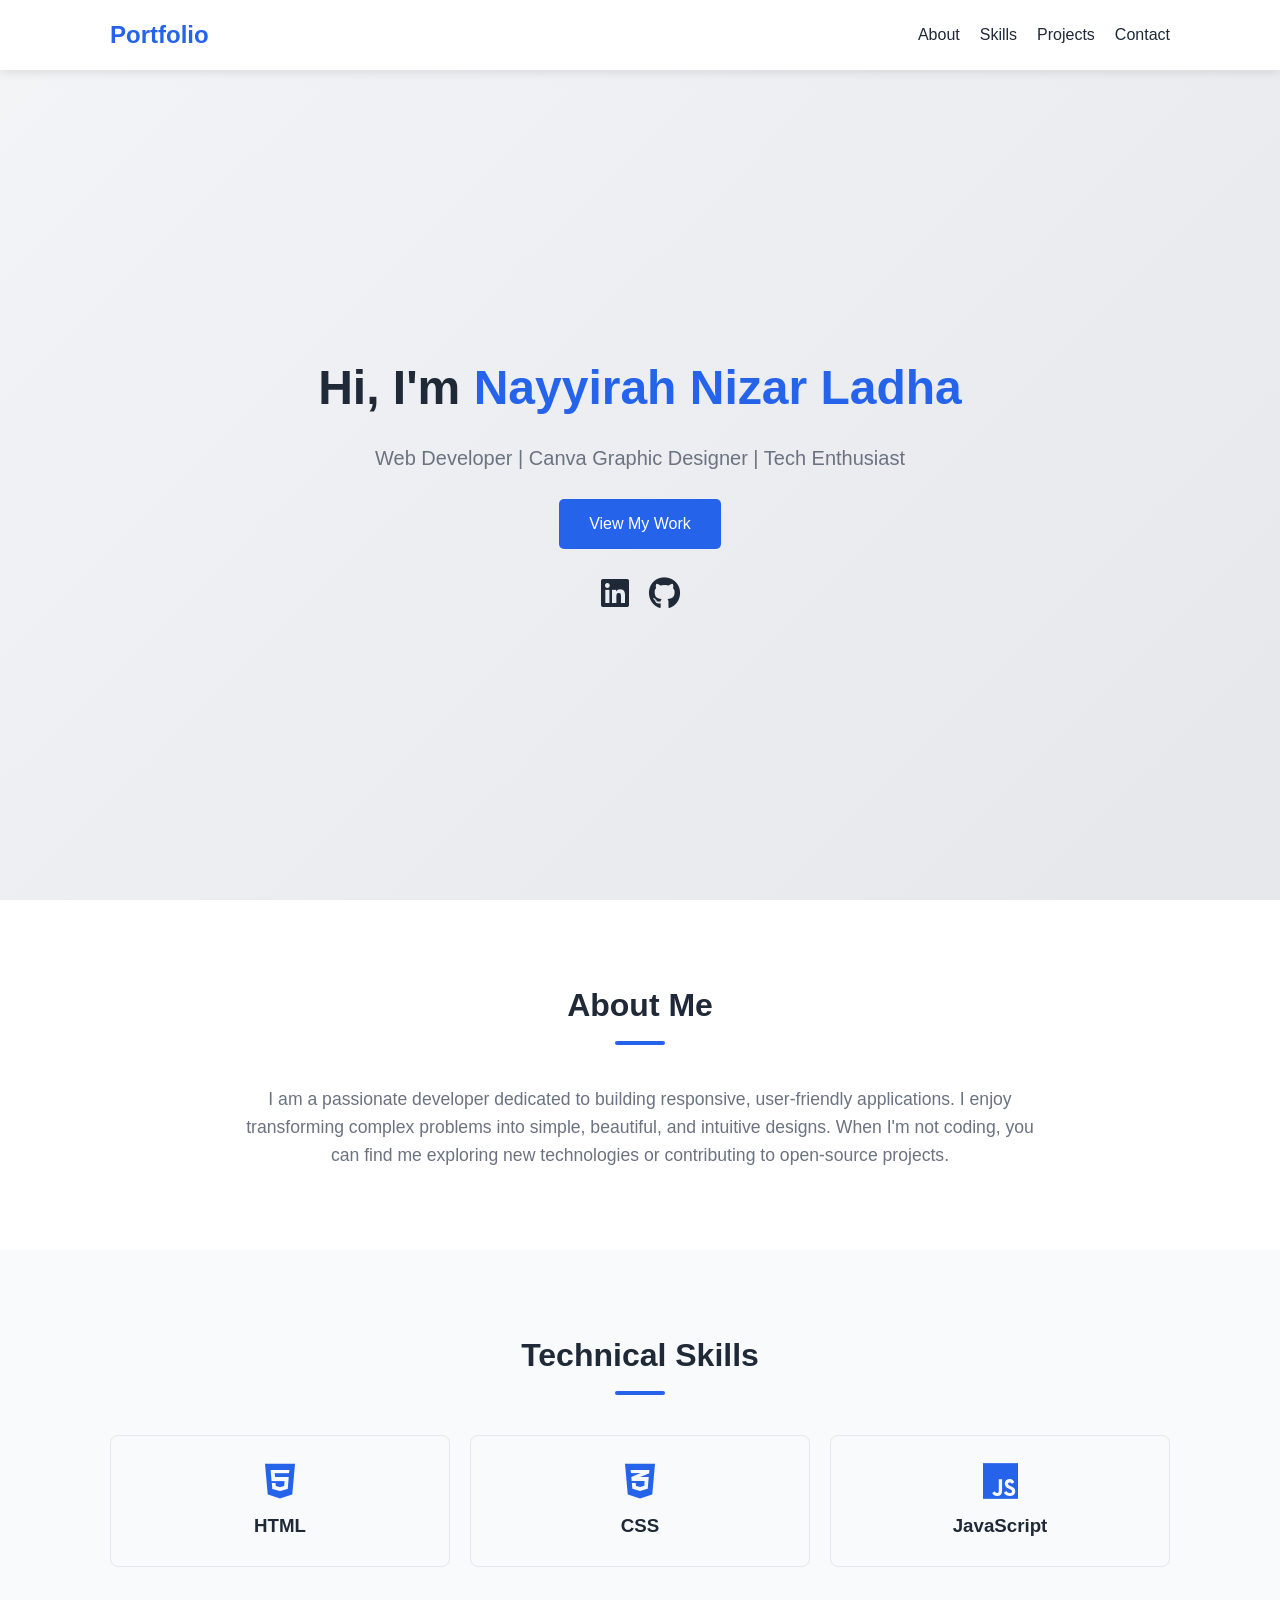
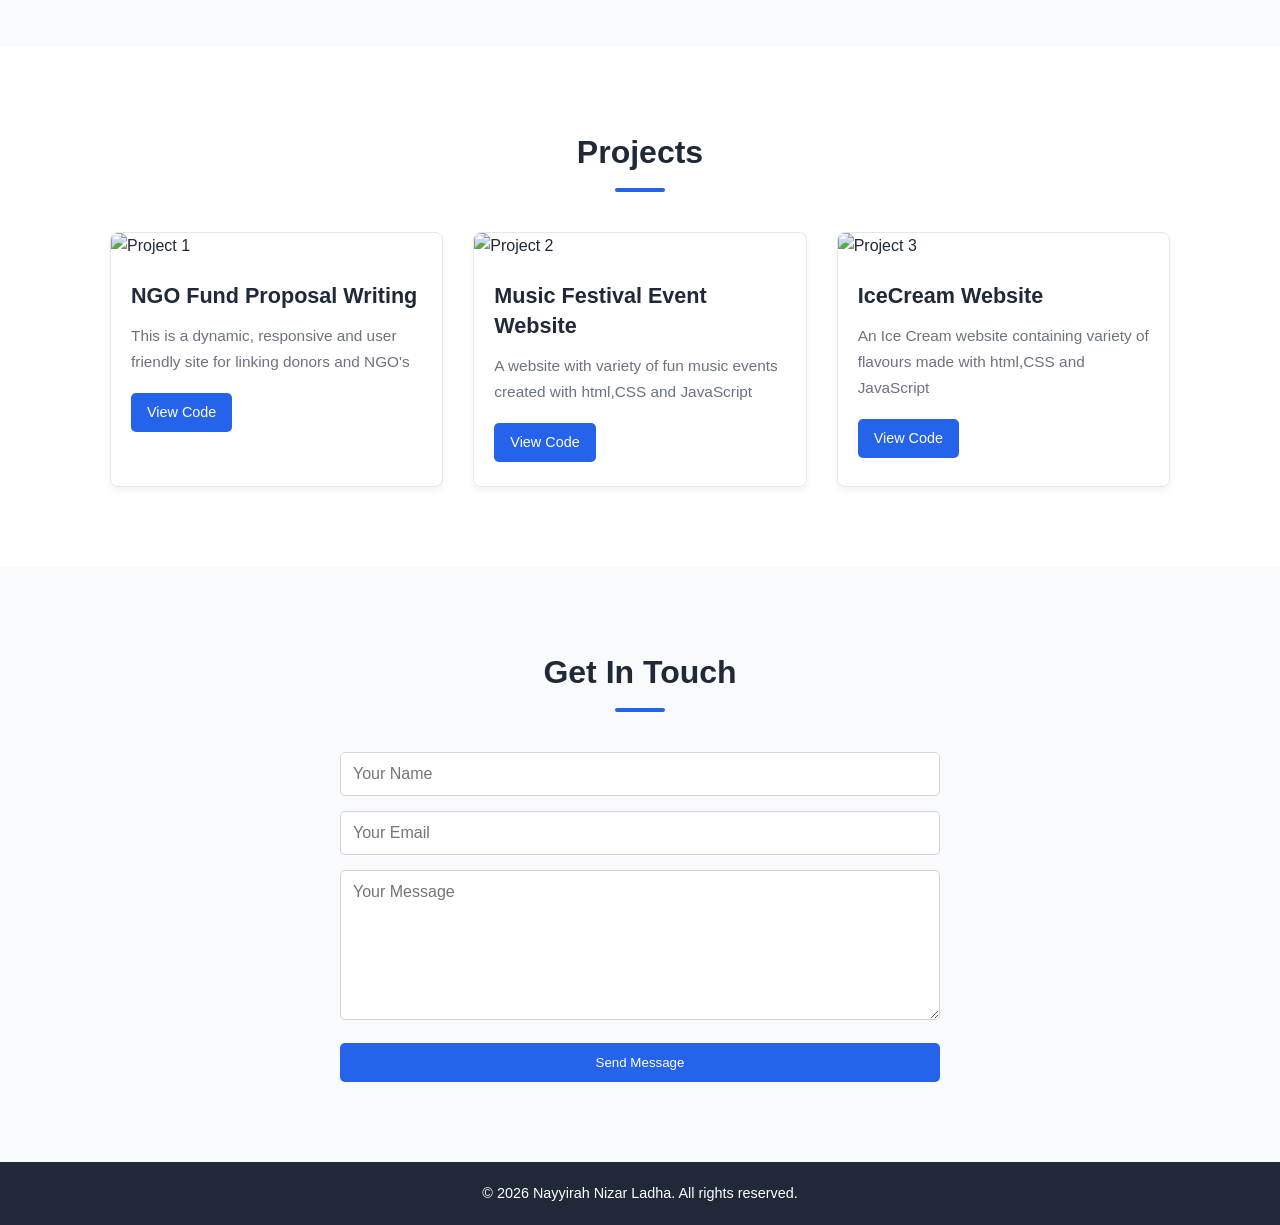
==== index.html @ 756a6df9 "first commit" ====
<!DOCTYPE html>
<html lang="en">
<head>
    <meta charset="UTF-8">
    <meta name="viewport" content="width=device-width, initial-scale=1.0">
    <title>My Portfolio</title>
    <link rel="stylesheet" href="https://cdnjs.cloudflare.com/ajax/libs/font-awesome/6.4.0/css/all.min.css">
    <link rel="stylesheet" href="style.css">
</head>
<body>

    <!-- Navigation -->
    <nav class="navbar">
        <div class="container">
            <a href="#" class="logo">Portfolio</a>
            <ul class="nav-links">
                <li><a href="#about">About</a></li>
                <li><a href="#skills">Skills</a></li>
                <li><a href="#projects">Projects</a></li>
                <li><a href="#contact">Contact</a></li>
            </ul>
        </div>
    </nav>

    <!-- 1. Home/Hero Section -->
    <header class="hero">
        <div class="container">
            <h1>Hi, I'm <span class="highlight-name">Nayyirah Nizar Ladha</span></h1>
            <p>Web Developer | Canva Graphic Designer | Tech Enthusiast</p>
            <a href="#projects" class="btn">View My Work</a>
            
            <!-- 6. LinkedIn & GitHub Icons -->
            <div class="social-links">
                <a href="https://linkedin.com" target="_blank" aria-label="LinkedIn"><i class="fab fa-linkedin"></i></a>
                <a href="https://github.com" target="_blank" aria-label="GitHub"><i class="fab fa-github"></i></a>
            </div>
        </div>
    </header>

    <!-- 2. About Me Section -->
    <section id="about">
        <div class="container">
            <h2 class="section-title">About Me</h2>
            <div class="about-content">
                <p>
                    I am a passionate developer dedicated to building responsive, user-friendly applications. 
                    I enjoy transforming complex problems into simple, beautiful, and intuitive designs. When I'm not coding, 
                    you can find me exploring new technologies or contributing to open-source projects.
                </p>
            </div>
        </div>
    </section>

    <!-- 3. Technical Skills Section -->
    <section id="skills" class="skills-section">
        <div class="container">
            <h2 class="section-title">Technical Skills</h2>
            <div class="skills-grid">
                <div class="skill-card">
                    <i class="fab fa-html5"></i>
                    <h3>HTML</h3>
                </div>
                <div class="skill-card">
                    <i class="fab fa-css3-alt"></i>
                    <h3>CSS</h3>
                </div>
                <div class="skill-card">
                    <i class="fab fa-js"></i>
                    <h3>JavaScript</h3>
                </div>
                
            </div>
        </div>
    </section>

    <!-- 4. Projects Section -->
    <section id="projects">
        <div class="container">
            <h2 class="section-title">Projects</h2>
            <div class="projects-grid">
                
                <div class="project-card">
                    <img src="Images/GrantBridge.jpg" alt="Project 1">
                    <div class="project-info">
                        <h3>NGO Fund Proposal Writing</h3>
                        <p>This is a dynamic, responsive and user friendly site for linking donors and NGO's</p>
                        <a href="https://grantbridgeweb.netlify.app/" class="btn project-btn">View Code</a>
                    </div>
                </div>

                <div class="project-card">
                    <img src="Images/Music festival page.jpg" alt="Project 2">
                    <div class="project-info">
                        <h3>Music Festival Event Website</h3>
                        <p>A website with variety of fun music events created with html,CSS and JavaScript</p>
                        <a href="https://musicfestivalevent.netlify.app/" class="btn project-btn">View Code</a>
                    </div>
                </div>

                <div class="project-card">
                    <img src="Images/ice cream o.jpg" alt="Project 3">
                    <div class="project-info">
                        <h3>IceCream Website</h3>
                        <p>An Ice Cream website containing variety of flavours made with html,CSS and JavaScript</p>
                        <a href="https://icecreamplace.netlify.app/" class="btn project-btn">View Code</a>
                    </div>
                </div>

            </div>
        </div>
    </section>

    <!-- 5. Contact Form Section -->
    <section id="contact" class="contact-section">
        <div class="container">
            <h2 class="section-title">Get In Touch</h2>
            <form class="contact-form" action="#" method="POST">
                <div class="form-group">
                    <input type="text" name="name" placeholder="Your Name" required>
                </div>
                <div class="form-group">
                    <input type="email" name="email" placeholder="Your Email" required>
                </div>
                <div class="form-group">
                    <textarea name="message" placeholder="Your Message" required></textarea>
                </div>
                <button type="submit" class="btn contact-btn">Send Message</button>
            </form>
        </div>
    </section>

    <!-- Footer -->
    <footer>
        <div class="container">
            <p>&copy; <span id="year"></span> Nayyirah Nizar Ladha. All rights reserved.</p>
        </div>
    </footer>

    <script src="script.js"></script>
</body>
</html>
---- style.css ----
/* Reset and Base Styles */
* {
    margin: 0;
    padding: 0;
    box-sizing: border-box;
    font-family: 'Segoe UI', Tahoma, Geneva, Verdana, sans-serif;
}

:root {
    --primary-color: #2563eb;
    --dark-color: #1f2937;
    --light-color: #f9fafb;
    --gray-color: #6b7280;
}

body {
    color: var(--dark-color);
    line-height: 1.6;
    background-color: #ffffff;
}

a {
    text-decoration: none;
    color: inherit;
}

ul {
    list-style: none;
}

.container {
    max-width: 1100px;
    margin: 0 auto;
    padding: 0 20px;
}

section {
    padding: 80px 0;
}

.section-title {
    text-align: center;
    font-size: 2rem;
    margin-bottom: 40px;
    position: relative;
}

.section-title::after {
    content: '';
    display: block;
    width: 50px;
    height: 4px;
    background: var(--primary-color);
    margin: 10px auto 0;
    border-radius: 2px;
}

/* Navigation Bar */
.navbar {
    background: #ffffff;
    box-shadow: 0 2px 10px rgba(0,0,0,0.1);
    position: fixed;
    width: 100%;
    top: 0;
    z-index: 1000;
}

.navbar .container {
    display: flex;
    justify-content: space-between;
    align-items: center;
    height: 70px;
}

.logo {
    font-size: 1.5rem;
    font-weight: bold;
    color: var(--primary-color);
}

.nav-links {
    display: flex;
    gap: 20px;
}

.nav-links a:hover {
    color: var(--primary-color);
}

/* 1. Hero Section */
.hero {
    height: 100vh;
    background: linear-gradient(135deg, #f3f4f6 0%, #e5e7eb 100%);
    display: flex;
    align-items: center;
    text-align: center;
    padding-top: 70px;
}

.hero h1 {
    font-size: 3rem;
    margin-bottom: 15px;
}

.highlight-name {
    color: var(--primary-color);
}

.hero p {
    font-size: 1.25rem;
    color: var(--gray-color);
    margin-bottom: 25px;
}

.social-links {
    display: flex;
    justify-content: center;
    gap: 20px;
    margin-top: 20px;
}

.social-links a {
    font-size: 2rem;
    color: var(--dark-color);
    transition: color 0.3s;
}

.social-links a:hover {
    color: var(--primary-color);
}

.btn {
    display: inline-block;
    background: var(--primary-color);
    color: #fff;
    padding: 12px 30px;
    border-radius: 5px;
    transition: background 0.3s;
}

.btn:hover {
    background: #1d4ed8;
}

.project-btn {
    padding: 8px 16px;
    font-size: 0.9rem;
}

.contact-btn {
    border: none;
    cursor: pointer;
}

.skills-section {
    background-color: var(--light-color);
}

.contact-section {
    background-color: var(--light-color);
}

/* 2. About Me Section */
.about-content {
    max-width: 800px;
    margin: 0 auto;
    text-align: center;
    font-size: 1.1rem;
    color: var(--gray-color);
}

/* 3. Technical Skills Section */
.skills-grid {
    display: grid;
    grid-template-columns: repeat(auto-fit, minmax(150px, 1fr));
    gap: 20px;
    text-align: center;
}

.skill-card {
    background: var(--light-color);
    padding: 25px 15px;
    border-radius: 8px;
    border: 1px solid #e5e7eb;
    transition: transform 0.3s;
}

.skill-card:hover {
    transform: translateY(-5px);
}

.skill-card i {
    font-size: 2.5rem;
    color: var(--primary-color);
    margin-bottom: 10px;
}

/* 4. Projects Section */
.projects-grid {
    display: grid;
    grid-template-columns: repeat(auto-fit, minmax(280px, 1fr));
    gap: 30px;
}

.project-card {
    background: #fff;
    border-radius: 8px;
    overflow: hidden;
    box-shadow: 0 4px 6px rgba(0,0,0,0.05);
    border: 1px solid #e5e7eb;
}

.project-card img {
    width: 100%;
    height: 180px;
    object-fit: cover;
}

.project-info {
    padding: 22px 20px 24px;
    display: flex;
    flex-direction: column;
    gap: 12px;
    background: #fff;
}

.project-info h3 {
    margin-bottom: 0;
    font-size: 1.35rem;
    line-height: 1.4;
    color: var(--dark-color);
}

.project-info p {
    color: var(--gray-color);
    font-size: 0.96rem;
    line-height: 1.7;
    margin-bottom: 0;
}

.project-info .project-btn {
    align-self: flex-start;
    margin-top: 6px;
}

/* 5. Contact Form Section */
.contact-form {
    max-width: 600px;
    margin: 0 auto;
    display: flex;
    flex-direction: column;
    gap: 15px;
}

.form-group input,
.form-group textarea {
    width: 100%;
    padding: 12px;
    border: 1px solid #d1d5db;
    border-radius: 5px;
    font-size: 1rem;
}

.form-group textarea {
    height: 150px;
    resize: vertical;
}

/* Footer */
footer {
    background: var(--dark-color);
    color: #fff;
    text-align: center;
    padding: 20px 0;
    font-size: 0.9rem;
}

/* Responsive Design Tweaks */
@media (max-width: 768px) {
    .hero h1 {
        font-size: 2.2rem;
    }

    .nav-links {
        gap: 10px;
        font-size: 0.9rem;
    }

    section {
        padding: 60px 0;
    }
}
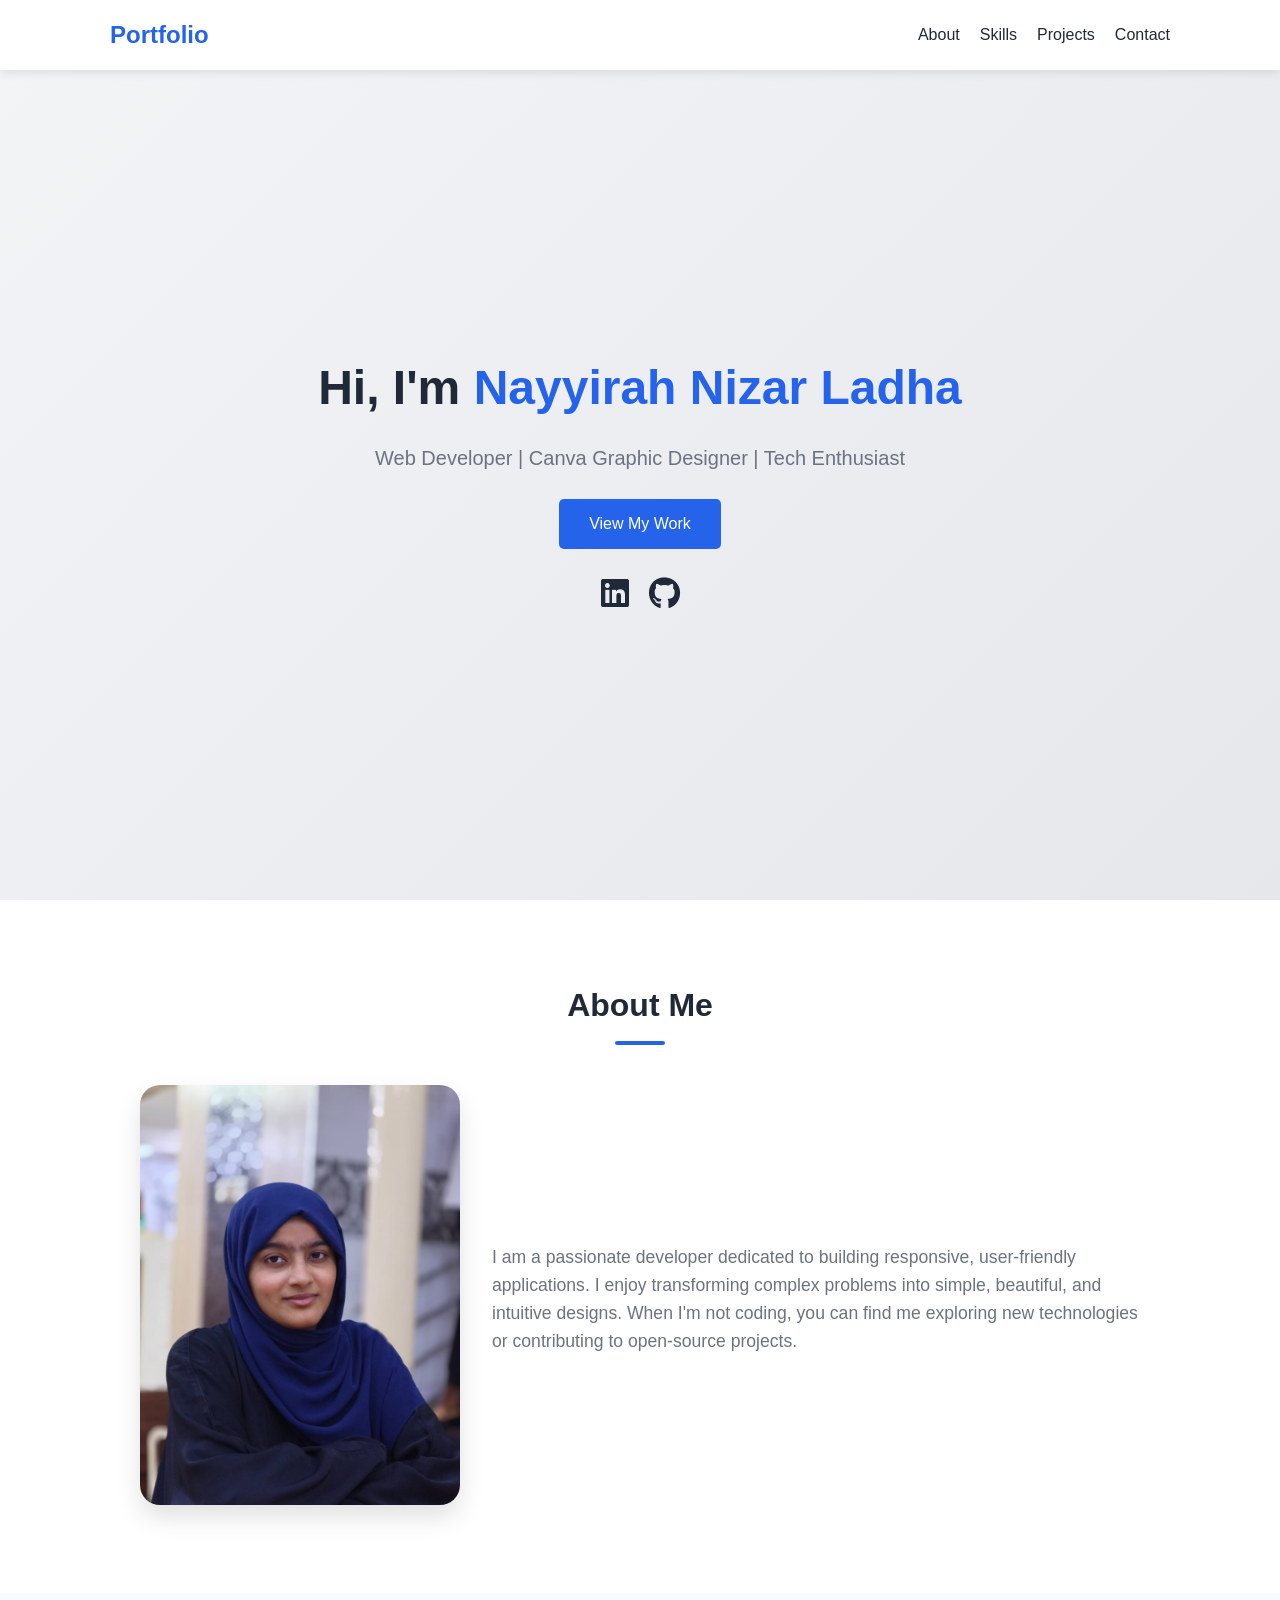
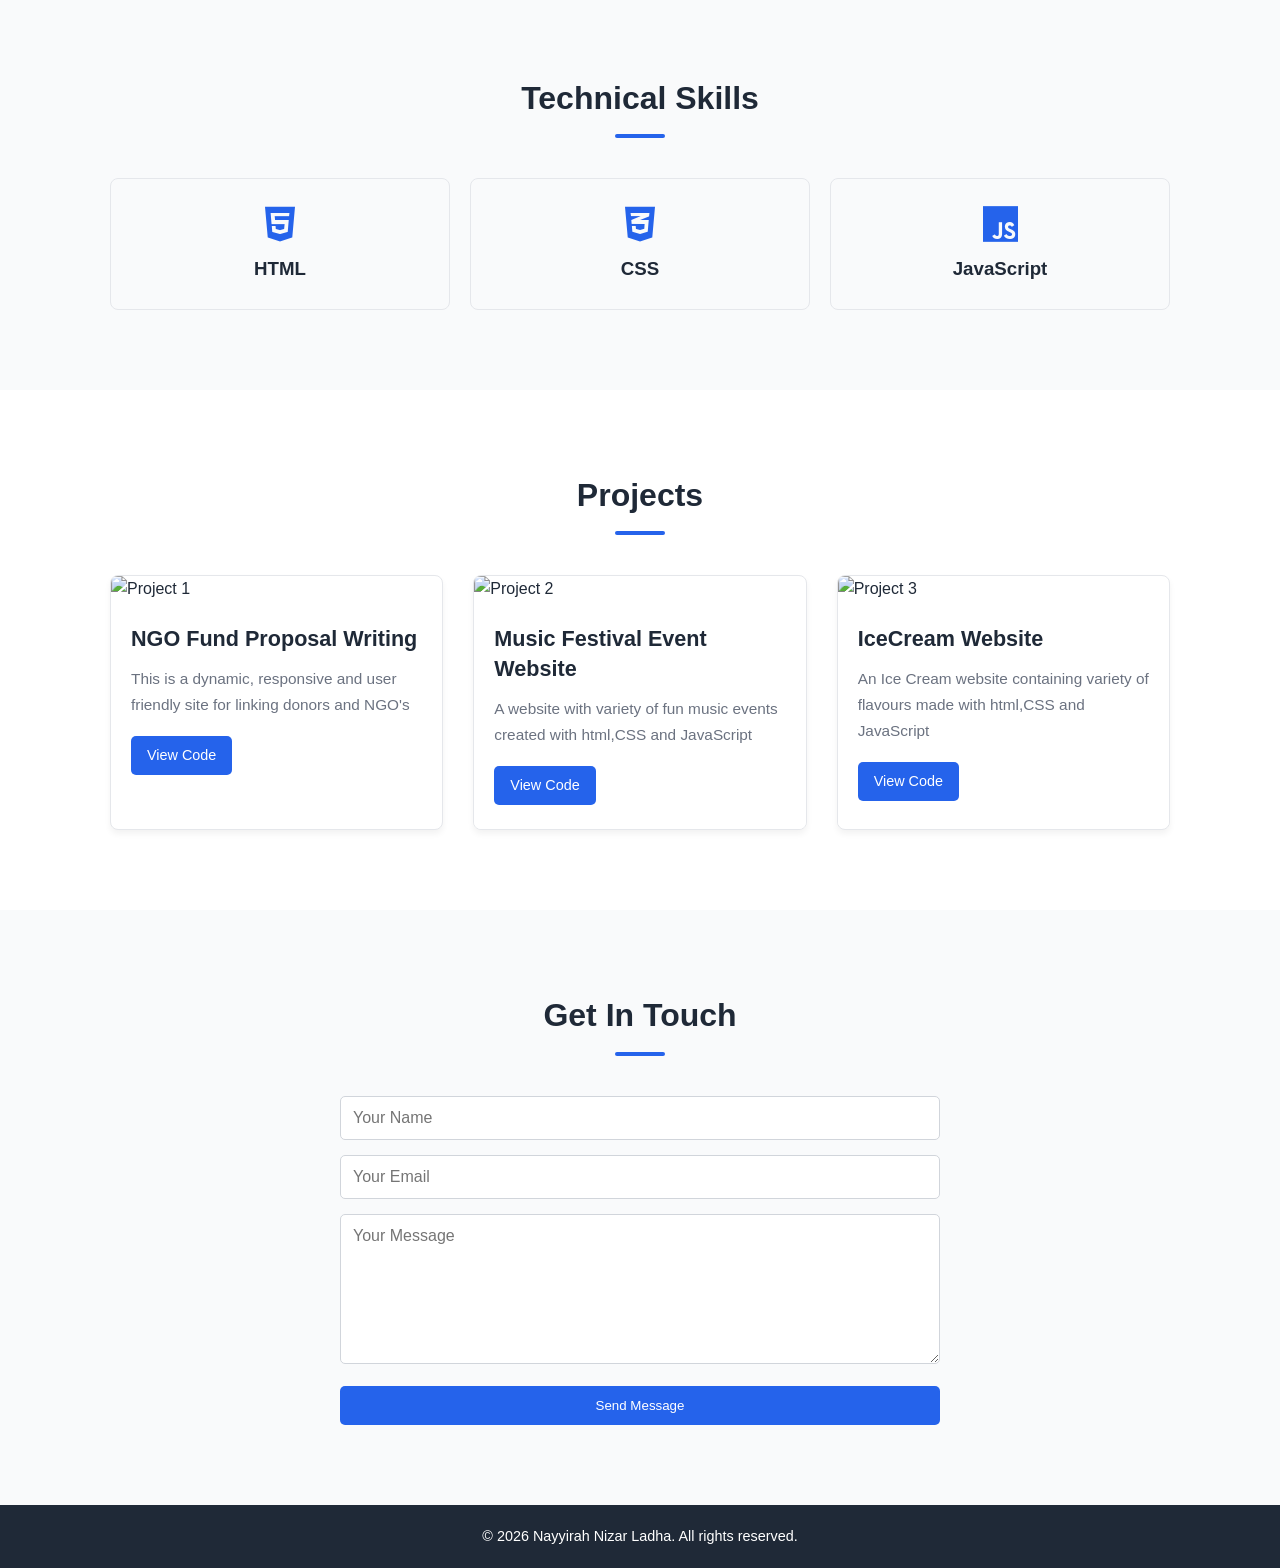
==== commit e4cb852f: "added a picture" ====
--- a/index.html
+++ b/index.html
@@ -42,11 +42,16 @@
         <div class="container">
             <h2 class="section-title">About Me</h2>
             <div class="about-content">
-                <p>
-                    I am a passionate developer dedicated to building responsive, user-friendly applications. 
-                    I enjoy transforming complex problems into simple, beautiful, and intuitive designs. When I'm not coding, 
-                    you can find me exploring new technologies or contributing to open-source projects.
-                </p>
+                <div class="about-image">
+                    <img src="images/about-me.jpe" alt="Nayyirah Nizar Ladha">
+                </div>
+                <div class="about-text">
+                    <p>
+                        I am a passionate developer dedicated to building responsive, user-friendly applications. 
+                        I enjoy transforming complex problems into simple, beautiful, and intuitive designs. When I'm not coding, 
+                        you can find me exploring new technologies or contributing to open-source projects.
+                    </p>
+                </div>
             </div>
         </div>
     </section>
--- a/style.css
+++ b/style.css
@@ -162,9 +162,28 @@
 
 /* 2. About Me Section */
 .about-content {
-    max-width: 800px;
+    max-width: 1000px;
     margin: 0 auto;
-    text-align: center;
+    display: flex;
+    align-items: center;
+    gap: 32px;
+}
+
+.about-image {
+    flex: 0 0 320px;
+}
+
+.about-image img {
+    width: 100%;
+    height: 420px;
+    object-fit: cover;
+    border-radius: 20px;
+    box-shadow: 0 12px 25px rgba(0, 0, 0, 0.12);
+}
+
+.about-text {
+    flex: 1;
+    text-align: left;
     font-size: 1.1rem;
     color: var(--gray-color);
 }
@@ -286,6 +305,20 @@
         font-size: 0.9rem;
     }
 
+    .about-content {
+        flex-direction: column;
+    }
+
+    .about-image {
+        flex-basis: auto;
+        width: 100%;
+        max-width: 350px;
+    }
+
+    .about-text {
+        text-align: center;
+    }
+
     section {
         padding: 60px 0;
     }
